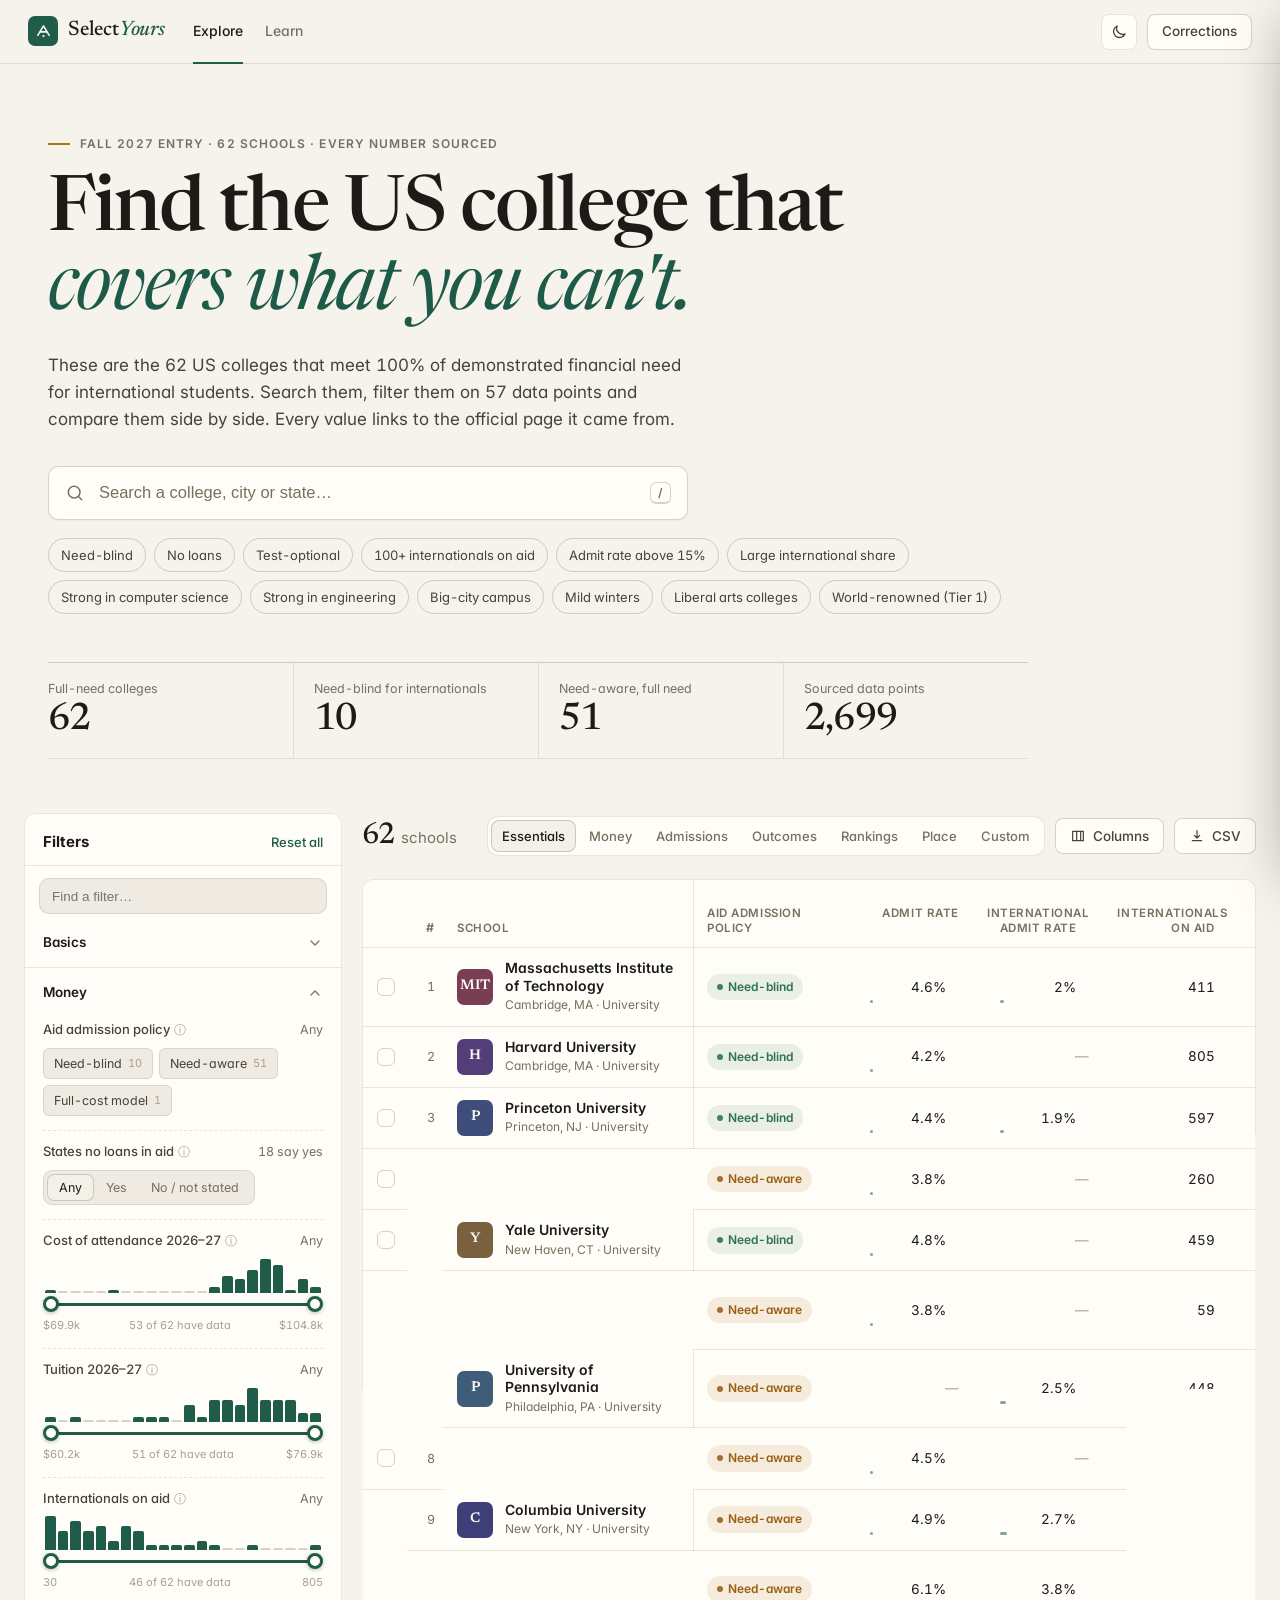
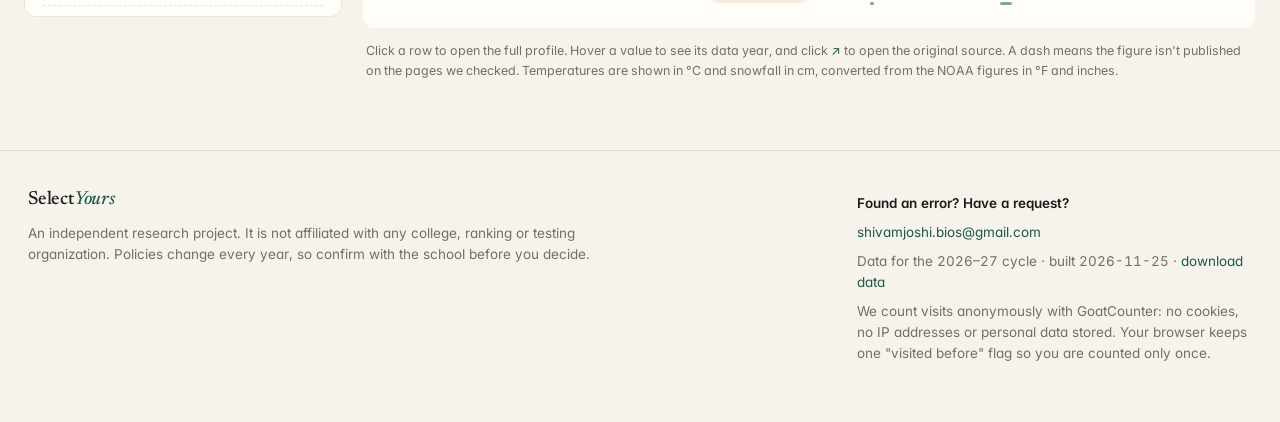
==== site/index.html @ 5c605f55 "SelectYours site, research data and build tools" ====
<!doctype html>
<html lang="en" data-theme="light">
<head>
<meta charset="utf-8">
<meta name="viewport" content="width=device-width, initial-scale=1">
<title>SelectYours: find a US college that meets your full financial need</title>
<meta name="description" content="Explore the 62 US colleges that meet 100% of demonstrated need for international students. Filter by aid, admit rates, tests, outcomes, rankings and climate. Every number is sourced.">
<link rel="icon" href="assets/favicon.svg" type="image/svg+xml">
<link rel="preconnect" href="https://fonts.googleapis.com"><link rel="preconnect" href="https://fonts.gstatic.com" crossorigin>
<link href="https://fonts.googleapis.com/css2?family=Inter:wght@400;500;600;700&family=Newsreader:ital,opsz,wght@0,6..72,400;0,6..72,500;0,6..72,600;1,6..72,400;1,6..72,500&display=swap" rel="stylesheet">
<link rel="stylesheet" href="assets/app.css">
<script>try{var t=localStorage.getItem('sy-theme');if(t)document.documentElement.dataset.theme=t}catch(e){}</script>
</head>
<body class="page-explore">

<header class="topbar">
  <a class="logo" href="index.html" aria-label="SelectYours home"><span class="logo-mark"><svg viewBox="0 0 24 24" aria-hidden="true"><path d="M4 17.5 12 4l8 13.5" /><path d="M7.5 12.5h9" /><circle cx="12" cy="18.5" r="1.6" /></svg></span><span class="logo-word">Select<b>Yours</b></span></a>
  <nav class="topnav" aria-label="Main">
    <a href="index.html" aria-current="page">Explore</a>
    <a href="learn.html">Learn</a>
  </nav>
  <div class="top-actions">
    <button class="icon-btn" id="theme-btn" type="button" aria-label="Switch light or dark theme" title="Switch theme"><svg viewBox="0 0 24 24"><path class="sun" d="M12 4V2m0 20v-2m8-8h2M2 12h2m13.66-5.66 1.41-1.41M4.93 19.07l1.41-1.41m0-11.32L4.93 4.93m14.14 14.14-1.41-1.41M12 7a5 5 0 1 0 0 10 5 5 0 0 0 0-10Z"/><path class="moon" d="M20 14.5A8 8 0 0 1 9.5 4a8 8 0 1 0 10.5 10.5Z"/></svg></button>
    <a class="pill-btn" href="mailto:shivamjoshi.bios@gmail.com?subject=SelectYours%20correction%20or%20request">Corrections</a>
  </div>
</header>

<section class="hero">
  <p class="eyebrow"><span class="dot"></span> Fall 2027 entry · 62 schools · every number sourced</p>
  <h1>Find the US college that<br><em>covers what you can't.</em></h1>
  <p class="hero-sub">These are the 62 US colleges that meet 100% of demonstrated financial need for international students. Search them, filter them on 57 data points and compare them side by side. Every value links to the official page it came from.</p>
  <div class="searchbar">
    <svg viewBox="0 0 24 24" aria-hidden="true"><circle cx="11" cy="11" r="7"/><path d="m20 20-3.5-3.5"/></svg>
    <input id="q" type="search" autocomplete="off" placeholder="Search a college, city or state…" aria-label="Search colleges">
    <kbd>/</kbd>
  </div>
  <div class="presets" id="presets" aria-label="Quick filters"></div>
  <dl class="stats" id="stats">
    <div><dt>Full-need colleges</dt><dd data-count="62">62</dd></div>
    <div><dt>Need-blind for internationals</dt><dd data-count="10">10</dd></div>
    <div><dt>Need-aware, full need</dt><dd data-count="51">51</dd></div>
    <div><dt>Sourced data points</dt><dd id="stat-points">—</dd></div>
  </dl>
</section>

<main class="workspace" id="explore">
  <aside class="filters" id="filters" aria-label="Filters">
    <div class="filters-head">
      <h2>Filters <span class="badge" id="filter-count" hidden>0</span></h2>
      <button type="button" class="link-btn" id="reset-filters">Reset all</button>
      <button type="button" class="icon-btn close-filters" id="close-filters" aria-label="Close filters"><svg viewBox="0 0 24 24"><path d="M6 6l12 12M18 6 6 18"/></svg></button>
    </div>
    <div class="filter-find"><input id="filter-find" type="search" placeholder="Find a filter…" aria-label="Find a filter"></div>
    <div id="filter-groups"></div>
    <div class="filters-foot"><button type="button" class="btn-primary" id="filters-done">Show <span id="count-f">62</span> schools</button></div>
  </aside>

  <section class="results" aria-label="Results">
    <div class="toolbar">
      <div class="tb-left">
        <button type="button" class="pill-btn show-filters" id="open-filters"><svg viewBox="0 0 24 24"><path d="M4 6h16M7 12h10M10 18h4"/></svg> Filters <span class="badge" id="filter-count-m" hidden>0</span></button>
        <p class="count"><strong id="count">62</strong> <span id="count-label">schools</span></p>
        <p class="hidden-note" id="missing-note" hidden></p>
      </div>
      <div class="tb-right">
        <div class="sort-m"><label for="sort-m-k">Sort</label><select id="sort-m-k" class="fsel"></select><button type="button" class="icon-btn" id="sort-m-d" aria-label="Switch sort direction">↓</button></div>
        <div class="views" role="tablist" aria-label="Column sets" id="views"></div>
        <div class="menu-wrap">
          <button type="button" class="pill-btn" id="cols-btn" aria-expanded="false"><svg viewBox="0 0 24 24"><path d="M4 5h16v14H4zM10 5v14M16 5v14"/></svg> Columns</button>
          <div class="menu cols-menu" id="cols-menu" hidden></div>
        </div>
        <button type="button" class="pill-btn" id="export-btn" title="Download the filtered table as CSV, with a source link for every value"><svg viewBox="0 0 24 24"><path d="M12 4v11m0 0-4-4m4 4 4-4M5 19h14"/></svg> CSV</button>
      </div>
    </div>
    <div class="chips" id="active-chips"></div>
    <div class="table-shell">
      <table class="grid" id="grid"><thead></thead><tbody></tbody></table>
      <div class="empty-state" id="empty" hidden>
        <p class="big">No college matches all of these filters.</p>
        <p>Try loosening a range, or <button type="button" class="link-btn" id="empty-reset">reset all filters</button>.</p>
      </div>
    </div>
    <p class="table-foot">Click a row to open the full profile. Hover a value to see its data year, and click <span class="src-demo">↗</span> to open the original source. A dash means the figure isn't published on the pages we checked. Temperatures are shown in °C and snowfall in cm, converted from the NOAA figures in °F and inches.</p>
  </section>
</main>

<div class="tray" id="tray" hidden>
  <div class="tray-items" id="tray-items"></div>
  <button type="button" class="btn-primary" id="tray-compare">Compare</button>
  <button type="button" class="link-btn" id="tray-clear">Clear</button>
</div>

<div class="scrim" id="scrim" hidden></div>
<aside class="drawer" id="drawer" aria-label="School profile" aria-hidden="true" tabindex="-1"></aside>
<div class="modal" id="compare-modal" role="dialog" aria-modal="true" aria-label="Compare schools" hidden></div>
<div class="pop" id="pop" role="tooltip" hidden></div>

<footer class="footer">
  <div>
    <a class="logo small" href="index.html"><span class="logo-word">Select<b>Yours</b></span></a>
    <p>An independent research project. It is not affiliated with any college, ranking or testing organization. Policies change every year, so confirm with the school before you decide.</p>
  </div>
  <div>
    <p class="foot-h">Found an error? Have a request?</p>
    <p><a href="mailto:shivamjoshi.bios@gmail.com">shivamjoshi.bios@gmail.com</a></p>
    <p class="muted">Data for the 2026–27 cycle · built 2026-11-25 · <a href="data/university-metrics.csv">download data</a></p>
    <p class="muted">We count visits anonymously with GoatCounter: no cookies, no IP addresses or personal data stored. Your browser keeps one "visited before" flag so you are counted only once.</p>
  </div>
</footer>

<script src="assets/data.js"></script>
<script src="assets/app.js"></script>
<script data-goatcounter="https://selectyours.goatcounter.com/count" async src="https://gc.zgo.at/count.js"></script>
<script src="assets/visit.js"></script>
</body>
</html>
---- site/assets/app.css ----
/* SelectYours — design system. Warm paper (light, default) and warm charcoal (dark).
   One accent (deep green), serif display type, hairline rules. No gradients or glows. */
:root, [data-theme="light"] {
  --bg: #f6f3ec;
  --bg-2: #efebe2;
  --panel: #fffdf8;
  --panel-solid: #fffdf8;
  --panel-2: #f4f0e7;
  --hover: rgba(31, 92, 74, 0.06);
  --line: rgba(48, 38, 18, 0.11);
  --line-2: rgba(48, 38, 18, 0.2);
  --text: #1c1b18;
  --text-2: #46433c;
  --muted: #76705f;
  --dim: #a7a090;
  --accent: #1f5c4a;
  --accent-2: #b0731c;
  --accent-ink: #1d5a47;
  --on-accent: #fbf8f1;
  --grad: var(--accent);
  --good: #2e7350; --good-bg: rgba(46, 115, 80, 0.1);
  --warn: #9a5f12; --warn-bg: rgba(176, 115, 28, 0.12);
  --hot: #a83d33;  --hot-bg: rgba(168, 61, 51, 0.09);
  --vio: #67488f;  --vio-bg: rgba(103, 72, 143, 0.09);
  --blue: #2b5b88; --blue-bg: rgba(43, 91, 136, 0.09);
  --shadow: 0 18px 40px -22px rgba(48, 38, 18, 0.35), 0 0 0 1px var(--line);
  --serif: Newsreader, "Iowan Old Style", Georgia, serif;
  color-scheme: light;
}
[data-theme="dark"] {
  --bg: #151412;
  --bg-2: #1b1a17;
  --panel: #1e1d1a;
  --panel-solid: #201f1b;
  --panel-2: #282622;
  --hover: rgba(127, 184, 156, 0.08);
  --line: rgba(255, 244, 220, 0.08);
  --line-2: rgba(255, 244, 220, 0.16);
  --text: #ece7dc;
  --text-2: #c4bdae;
  --muted: #918a7b;
  --dim: #645f55;
  --accent: #7fb89c;
  --accent-2: #d7a256;
  --accent-ink: #9fcdb4;
  --on-accent: #12201a;
  --grad: var(--accent);
  --good: #82c09c; --good-bg: rgba(130, 192, 156, 0.12);
  --warn: #dcae62; --warn-bg: rgba(220, 174, 98, 0.12);
  --hot: #e08b7f;  --hot-bg: rgba(224, 139, 127, 0.12);
  --vio: #b9a1dc;  --vio-bg: rgba(185, 161, 220, 0.12);
  --blue: #8db4dc; --blue-bg: rgba(141, 180, 220, 0.12);
  --shadow: 0 24px 50px -20px rgba(0, 0, 0, 0.6), 0 0 0 1px var(--line);
  color-scheme: dark;
}
* { box-sizing: border-box; }
html { -webkit-text-size-adjust: 100%; scroll-behavior: smooth; }
body {
  margin: 0; background: var(--bg); color: var(--text);
  font: 15px/1.55 Inter, ui-sans-serif, -apple-system, "Segoe UI", Roboto, sans-serif;
  font-feature-settings: "cv11", "tnum"; -webkit-font-smoothing: antialiased;
}
:focus-visible { outline: 2px solid var(--accent); outline-offset: 2px; }
a { color: var(--accent-ink); text-decoration: none; }
a:hover { text-decoration: underline; text-underline-offset: 3px; }
button { font: inherit; color: inherit; }
svg { width: 18px; height: 18px; fill: none; stroke: currentColor; stroke-width: 1.8; stroke-linecap: round; stroke-linejoin: round; flex: none; }
::selection { background: color-mix(in srgb, var(--accent) 22%, transparent); }
.muted { color: var(--muted); }
[hidden] { display: none !important; }

/* ambient background */
.fx { display: none; }
.fx-glow { position: absolute; border-radius: 50%; filter: blur(90px); }
.fx-glow.g1 { width: 760px; height: 560px; left: -160px; top: -260px; background: var(--glow-1); }
.fx-glow.g2 { width: 680px; height: 520px; right: -200px; top: -120px; background: var(--glow-2); }
.fx-grid { position: absolute; inset: 0; background-image: linear-gradient(var(--grid-line) 1px, transparent 1px), linear-gradient(90deg, var(--grid-line) 1px, transparent 1px); background-size: 56px 56px; mask-image: radial-gradient(ellipse 80% 55% at 50% 0%, #000 40%, transparent 100%); -webkit-mask-image: radial-gradient(ellipse 80% 55% at 50% 0%, #000 40%, transparent 100%); }
.hero, .workspace, .footer, .learn-hero, .path, .learn-wrap { position: relative; z-index: 1; }

/* top bar */
.topbar { position: sticky; top: 0; z-index: 40; display: flex; align-items: center; gap: 28px; height: 64px; padding: 0 28px; background: color-mix(in srgb, var(--bg) 94%, transparent); backdrop-filter: blur(8px); -webkit-backdrop-filter: blur(8px); border-bottom: 1px solid var(--line); }
.logo { display: inline-flex; align-items: center; gap: 10px; color: var(--text); }
.logo:hover { text-decoration: none; }
.logo-mark { display: grid; place-items: center; width: 30px; height: 30px; border-radius: 7px; background: var(--accent); }
.logo-mark svg { width: 17px; height: 17px; stroke: var(--on-accent); stroke-width: 2.2; }
.logo-mark svg circle { fill: var(--on-accent); stroke: none; }
.logo-word { font-family: var(--serif); font-weight: 500; font-size: 21px; letter-spacing: -0.01em; }
.logo-word b { font-weight: 500; font-style: italic; color: var(--accent-ink); }
.logo.small .logo-word { font-size: 19px; }
.topnav { display: flex; gap: 22px; align-self: stretch; }
.topnav a { display: flex; align-items: center; color: var(--muted); font-weight: 500; font-size: 14px; border-bottom: 2px solid transparent; margin-bottom: -1px; }
.topnav a:hover { text-decoration: none; color: var(--text); }
.topnav a[aria-current="page"] { color: var(--text); border-bottom-color: var(--accent); }
.top-actions { margin-left: auto; display: flex; gap: 10px; align-items: center; }

/* buttons */
.icon-btn { display: inline-grid; place-items: center; width: 36px; height: 36px; border-radius: 8px; border: 1px solid var(--line); background: var(--panel); cursor: pointer; color: var(--text-2); }
.icon-btn:hover { color: var(--text); border-color: var(--line-2); }
[data-theme="dark"] #theme-btn .moon, [data-theme="light"] #theme-btn .sun { display: none; }
.pill-btn { display: inline-flex; align-items: center; gap: 7px; height: 36px; padding: 0 14px; border-radius: 8px; border: 1px solid var(--line-2); background: var(--panel); color: var(--text-2); font-size: 13.5px; font-weight: 500; cursor: pointer; white-space: nowrap; }
.pill-btn:hover { color: var(--text); border-color: var(--line-2); text-decoration: none; }
.pill-btn svg { width: 16px; height: 16px; }
.btn-primary { height: 38px; padding: 0 18px; border: 0; border-radius: 8px; background: var(--accent); color: var(--on-accent); font-weight: 600; cursor: pointer; }
.btn-primary:hover { filter: brightness(1.1); }
.btn-ghost { height: 34px; padding: 0 14px; border-radius: 9px; border: 1px solid var(--line-2); background: transparent; color: var(--text); cursor: pointer; font-size: 13.5px; display: inline-flex; align-items: center; gap: 6px; }
.btn-ghost:hover { background: var(--hover); text-decoration: none; }
.link-btn { border: 0; background: none; padding: 0; color: var(--accent-ink); cursor: pointer; font-size: 13px; font-weight: 500; }
.link-btn:hover { text-decoration: underline; }
.badge { display: inline-grid; place-items: center; min-width: 20px; height: 20px; padding: 0 6px; border-radius: 999px; background: var(--accent); color: var(--on-accent); font-size: 11.5px; font-weight: 700; }

/* hero */
.hero { max-width: 1680px; margin: 0 auto; padding: 64px 48px 36px; }
.eyebrow { display: inline-flex; align-items: center; gap: 10px; margin: 0 0 20px; color: var(--muted); font-size: 12px; font-weight: 600; letter-spacing: 0.09em; text-transform: uppercase; }
.eyebrow .dot { width: 22px; height: 2px; background: var(--accent-2); }
.hero h1 { margin: 0; font-family: var(--serif); font-size: clamp(40px, 6vw, 80px); line-height: 1.02; letter-spacing: -0.025em; font-weight: 500; }
.hero h1 em, .learn-hero h1 em, .serif-em { font-family: var(--serif); font-style: italic; font-weight: 400; color: var(--accent-ink); }
.hero-sub { max-width: 640px; margin: 22px 0 0; color: var(--text-2); font-size: 17px; line-height: 1.6; }
.searchbar { position: relative; max-width: 640px; margin: 32px 0 0; display: flex; align-items: center; gap: 12px; height: 54px; padding: 0 16px; border-radius: 10px; background: var(--panel-solid); border: 1px solid var(--line-2); box-shadow: 0 1px 2px rgba(48, 38, 18, 0.05); transition: border-color .2s, box-shadow .2s; }
.searchbar:focus-within { border-color: var(--accent); box-shadow: 0 0 0 3px color-mix(in srgb, var(--accent) 16%, transparent); }
.searchbar svg { color: var(--muted); width: 20px; height: 20px; }
.searchbar input { flex: 1; height: 100%; border: 0; outline: 0; background: transparent; color: var(--text); font-size: 16.5px; }
.searchbar input::placeholder { color: var(--muted); }
kbd { font: 600 12px Inter, sans-serif; color: var(--muted); border: 1px solid var(--line-2); border-bottom-width: 2px; border-radius: 6px; padding: 2px 7px; }
.presets { display: flex; flex-wrap: wrap; gap: 8px; max-width: 980px; margin: 18px 0 0; }
.preset { display: inline-flex; align-items: center; gap: 7px; padding: 6px 12px; border-radius: 999px; border: 1px solid var(--line-2); background: transparent; color: var(--text-2); font-size: 13px; cursor: pointer; transition: background .15s, border-color .15s, color .15s; }
.preset:hover { border-color: var(--text-2); color: var(--text); }
.preset.on { background: var(--accent); border-color: var(--accent); color: var(--on-accent); }
.preset i { display: none; }
.stats { display: grid; grid-template-columns: repeat(4, 1fr); max-width: 980px; margin: 48px 0 0; border-top: 1px solid var(--line-2); border-bottom: 1px solid var(--line); }
.stats div { padding: 16px 20px 16px 0; text-align: left; }
.stats div + div { padding-left: 20px; border-left: 1px solid var(--line); }
.stats dt { color: var(--muted); font-size: 12.5px; }
.stats dd { margin: 2px 0 0; font-family: var(--serif); font-size: 38px; line-height: 1.1; font-weight: 500; letter-spacing: -0.02em; }

/* workspace */
.workspace { display: grid; grid-template-columns: 318px minmax(0, 1fr); gap: 20px; max-width: 1680px; margin: 0 auto; padding: 18px 24px 40px; align-items: start; }
.filters { position: sticky; top: 80px; max-height: calc(100vh - 96px); overflow: auto; border: 1px solid var(--line); border-radius: 12px; background: var(--panel); scrollbar-width: thin; }
.filters-head { position: sticky; top: 0; z-index: 2; display: flex; align-items: center; gap: 10px; padding: 16px 18px 12px; background: var(--panel-solid); border-bottom: 1px solid var(--line); }
.filters-head h2 { margin: 0 auto 0 0; font-size: 15px; display: flex; align-items: center; gap: 8px; }
.close-filters { display: none; }
.filter-find { padding: 12px 14px 4px; }
.filter-find input, .fsel { width: 100%; height: 36px; padding: 0 12px; border-radius: 10px; border: 1px solid var(--line); background: var(--bg-2); color: var(--text); outline: 0; font-size: 13.5px; }
.filter-find input:focus, .fsel:focus { border-color: var(--accent); }
.fgroup { border-bottom: 1px solid var(--line); }
.fgroup:last-child { border-bottom: 0; }
.fgroup > summary { list-style: none; display: flex; align-items: center; gap: 10px; padding: 14px 18px; cursor: pointer; font-weight: 600; font-size: 13.5px; user-select: none; }
.fgroup > summary::-webkit-details-marker { display: none; }
.fgroup > summary .gi { display: none; }
.fgroup > summary .chev { margin-left: auto; width: 16px; height: 16px; color: var(--muted); transition: transform .2s; }
.fgroup[open] > summary .chev { transform: rotate(180deg); }
.fgroup > summary .badge { margin-left: 4px; }
.fbody { padding: 0 18px 10px; }
.f { padding: 10px 0 14px; border-top: 1px dashed var(--line); }
.f:first-child { border-top: 0; padding-top: 2px; }
.f-top { display: flex; align-items: baseline; justify-content: space-between; gap: 8px; margin-bottom: 8px; }
.f-label { font-size: 13px; color: var(--text-2); font-weight: 500; }
.f-label a { color: var(--dim); margin-left: 4px; font-size: 12px; }
.f-label a:hover { color: var(--accent-ink); text-decoration: none; }
.f-val { font-size: 12.5px; color: var(--muted); white-space: nowrap; }
.f.active .f-val { color: var(--accent-ink); font-weight: 600; }
.f-clear { border: 0; background: none; color: var(--muted); cursor: pointer; font-size: 12px; padding: 0 0 0 6px; }
.f-clear:hover { color: var(--hot); }
/* histogram + dual range */
.hist { display: flex; align-items: flex-end; gap: 2px; height: 34px; margin: 0 2px; }
.hist span { flex: 1; min-height: 2px; border-radius: 2px 2px 0 0; background: var(--line-2); transition: background .2s, opacity .2s; }
.hist span.in { background: var(--accent); }
.hist span.match { opacity: 1; }
.dual { position: relative; height: 22px; margin: 0 2px; }
.dual .track { position: absolute; left: 0; right: 0; top: 10px; height: 3px; border-radius: 3px; background: var(--line-2); }
.dual .fill { position: absolute; top: 10px; height: 3px; border-radius: 3px; background: var(--accent); }
.dual input[type="range"] { position: absolute; left: -2px; right: -2px; width: calc(100% + 4px); top: 0; height: 22px; margin: 0; background: none; pointer-events: none; -webkit-appearance: none; appearance: none; }
.dual input[type="range"]::-webkit-slider-thumb { -webkit-appearance: none; pointer-events: auto; width: 16px; height: 16px; border-radius: 50%; background: var(--panel-solid); border: 3px solid var(--accent); box-shadow: 0 1px 4px rgba(0,0,0,.25); cursor: grab; }
.dual input[type="range"]::-moz-range-thumb { pointer-events: auto; width: 12px; height: 12px; border-radius: 50%; background: var(--panel-solid); border: 3px solid var(--accent); cursor: grab; }
.dual input[type="range"]::-webkit-slider-runnable-track { background: none; }
.dual input[type="range"]::-moz-range-track { background: none; }
.range-ends { display: flex; justify-content: space-between; font-size: 11px; color: var(--dim); margin-top: 2px; }
/* chips */
.optset { display: flex; flex-wrap: wrap; gap: 6px; }
.opt { display: inline-flex; align-items: center; gap: 6px; padding: 5px 10px; border-radius: 6px; border: 1px solid var(--line); background: var(--bg-2); color: var(--text-2); font-size: 12.5px; cursor: pointer; transition: all .12s; }
.opt:hover { border-color: var(--line-2); color: var(--text); }
.opt.on { border-color: var(--accent); background: var(--hover); color: var(--text); }
.opt em { font-style: normal; color: var(--dim); font-size: 11px; }
.opt.zero { opacity: 0.45; }
.seg { display: inline-flex; padding: 3px; border-radius: 9px; background: var(--bg-2); border: 1px solid var(--line); }
.seg button { border: 0; background: none; padding: 4px 12px; border-radius: 7px; font-size: 12.5px; color: var(--muted); cursor: pointer; }
.seg button.on { background: var(--panel-2); color: var(--text); box-shadow: inset 0 0 0 1px var(--line-2); }
.f-note { font-size: 11.5px; color: var(--dim); margin: 6px 0 0; }
.f.hidden-by-find { display: none; }

/* results */
.results { min-width: 0; }
.toolbar { display: flex; align-items: center; justify-content: space-between; gap: 12px; flex-wrap: wrap; margin-bottom: 10px; }
.tb-left, .tb-right { display: flex; align-items: center; gap: 10px; flex-wrap: wrap; }
.show-filters { display: none; }
.count { margin: 0; font-size: 15px; color: var(--muted); }
.count strong { font-family: var(--serif); font-size: 30px; font-weight: 500; color: var(--text); letter-spacing: -0.02em; margin-right: 2px; }
.hidden-note { margin: 0; font-size: 12.5px; color: var(--muted); }
.views { display: flex; gap: 2px; padding: 3px; border-radius: 11px; border: 1px solid var(--line); background: var(--panel); }
.views button { border: 0; background: none; padding: 6px 11px; border-radius: 8px; color: var(--muted); font-size: 13px; font-weight: 500; cursor: pointer; white-space: nowrap; }
.views button:hover { color: var(--text); }
.views button[aria-selected="true"] { background: var(--panel-2); color: var(--text); box-shadow: inset 0 0 0 1px var(--line-2); }
.menu-wrap { position: relative; }
.menu { position: absolute; right: 0; top: calc(100% + 8px); z-index: 30; width: 560px; max-height: 70vh; overflow: auto; padding: 14px; border-radius: 10px; background: var(--panel-solid); border: 1px solid var(--line-2); box-shadow: var(--shadow); }
.cols-menu { display: grid; grid-template-columns: repeat(3, 1fr); gap: 4px 18px; }
.cols-menu h4 { grid-column: 1 / -1; margin: 10px 0 4px; font-size: 11px; text-transform: uppercase; letter-spacing: 0.08em; color: var(--dim); }
.cols-menu h4:first-child { margin-top: 0; }
.cols-menu label { display: flex; gap: 8px; align-items: center; font-size: 13px; color: var(--text-2); padding: 3px 0; cursor: pointer; }
.cols-menu input { accent-color: var(--accent); }
.chips { display: flex; flex-wrap: wrap; gap: 6px; margin-bottom: 10px; min-height: 0; }
.chip { display: inline-flex; align-items: center; gap: 6px; padding: 4px 6px 4px 11px; border-radius: 999px; background: var(--hover); border: 1px solid color-mix(in srgb, var(--accent) 35%, transparent); font-size: 12.5px; color: var(--text); }
.chip b { font-weight: 600; color: var(--accent-ink); }
.chip button { display: grid; place-items: center; width: 18px; height: 18px; border: 0; border-radius: 50%; background: var(--line); color: var(--text-2); cursor: pointer; font-size: 12px; line-height: 1; }
.chip button:hover { background: var(--hot); color: #fff; }

/* table */
.table-shell { position: relative; border: 1px solid var(--line); border-radius: 12px; background: var(--panel); overflow: auto; max-height: calc(100vh - 150px); scrollbar-width: thin; }
.grid { width: 100%; border-collapse: separate; border-spacing: 0; font-size: 13.5px; }
.grid th, .grid td { padding: 11px 14px; text-align: left; white-space: nowrap; border-bottom: 1px solid var(--line); }
.grid thead th { position: sticky; top: 0; z-index: 3; background: var(--panel-solid); color: var(--muted); font-size: 11.5px; font-weight: 600; text-transform: uppercase; letter-spacing: 0.05em; cursor: pointer; user-select: none; vertical-align: bottom; white-space: normal; min-width: 96px; line-height: 1.3; }
.grid thead th:hover { color: var(--text); }
.grid thead th .sort { display: inline-block; width: 10px; margin-left: 3px; color: var(--accent-ink); }
.grid thead th.num { text-align: right; }
.grid th.c-sel, .grid td.c-sel { width: 44px; min-width: 44px; padding-right: 0; position: sticky; left: 0; z-index: 2; background: var(--panel-solid); }
.grid thead th.c-sel { z-index: 5; cursor: default; }
.grid th.c-no, .grid td.c-no { width: 36px; min-width: 36px; max-width: 36px; padding-left: 0; padding-right: 8px; text-align: right; position: sticky; left: 44px; z-index: 2; background: var(--panel-solid); color: var(--muted); font-variant-numeric: tabular-nums; font-size: 12.5px; }
.grid thead th.c-no { z-index: 5; cursor: default; }
.grid th.c-name, .grid td.c-name { position: sticky; left: 80px; z-index: 2; min-width: 250px; max-width: 290px; white-space: normal; background: var(--panel-solid); box-shadow: 1px 0 0 var(--line); }
.grid thead th.c-name { z-index: 5; }
.grid tbody tr { cursor: pointer; transition: background .12s; }
.grid tbody tr:hover td { background: color-mix(in srgb, var(--panel-2) 70%, transparent); }
.grid tbody tr:hover td.c-name, .grid tbody tr:hover td.c-sel, .grid tbody tr:hover td.c-no { background: var(--panel-2); }
.grid tbody tr:last-child td { border-bottom: 0; }
.grid td.num { text-align: right; font-variant-numeric: tabular-nums; }
.grid td.selected-row, .grid tr.picked td { background: var(--hover); }
.nm { display: flex; align-items: center; gap: 12px; }
.mono { display: grid; place-items: center; width: 36px; height: 36px; border-radius: 7px; color: #fbf8f1; font-family: var(--serif); font-weight: 600; font-size: 14px; letter-spacing: 0; flex: none; }
.nm-t strong { display: block; font-weight: 600; font-size: 14px; line-height: 1.25; color: var(--text); }
.nm-t span { display: block; font-size: 12px; color: var(--muted); margin-top: 2px; }
.cb { appearance: none; -webkit-appearance: none; width: 18px; height: 18px; border-radius: 6px; border: 1.5px solid var(--line-2); background: transparent; cursor: pointer; display: grid; place-items: center; margin: 0; }
.cb:checked { background: var(--accent); border-color: transparent; }
.cb:checked::after { content: ""; width: 8px; height: 4px; border: solid var(--on-accent); border-width: 0 0 2px 2px; transform: rotate(-45deg) translate(1px, -1px); }
.cv { position: relative; }
.bar { position: relative; display: inline-flex; align-items: center; justify-content: flex-end; min-width: 76px; }
.bar i { position: absolute; left: 0; bottom: -5px; height: 3px; border-radius: 3px; background: var(--accent); opacity: .55; }
.sl { display: inline-block; margin-left: 4px; color: var(--dim); font-size: 11px; opacity: 0; transition: opacity .12s; text-decoration: none; vertical-align: 1px; }
tr:hover .sl { opacity: 1; }
.sl:hover { color: var(--accent-ink); text-decoration: none; }
.na { color: var(--dim); }
.tag { display: inline-flex; align-items: center; gap: 5px; padding: 3px 9px; border-radius: 999px; font-size: 12px; font-weight: 600; white-space: nowrap; background: var(--panel-2); color: var(--text-2); border: 1px solid var(--line); }
.tag::before { content: ""; width: 6px; height: 6px; border-radius: 50%; background: currentColor; opacity: .9; }
.tag.good { color: var(--good); background: var(--good-bg); border-color: transparent; }
.tag.warn { color: var(--warn); background: var(--warn-bg); border-color: transparent; }
.tag.hot { color: var(--hot); background: var(--hot-bg); border-color: transparent; }
.tag.vio { color: var(--vio); background: var(--vio-bg); border-color: transparent; }
.tag.blue { color: var(--blue); background: var(--blue-bg); border-color: transparent; }
.tag.plain::before { display: none; }
.mini { display: inline-block; padding: 2px 6px; border-radius: 5px; font-size: 11px; font-weight: 600; background: var(--panel-2); border: 1px solid var(--line); color: var(--text-2); margin-right: 3px; }
.idx { display: inline-flex; align-items: center; gap: 8px; }
.idx b { font-weight: 700; min-width: 34px; text-align: right; }
.idx .meter { width: 54px; height: 6px; border-radius: 6px; background: var(--line); overflow: hidden; }
.idx .meter i { display: block; height: 100%; border-radius: 6px; background: var(--accent); }
.yes { color: var(--good); font-weight: 600; }
.table-foot { font-size: 12.5px; color: var(--muted); margin: 12px 4px 0; max-width: 980px; }
.src-demo { color: var(--accent-ink); }
.empty-state { padding: 60px 20px; text-align: center; color: var(--muted); }
.empty-state .big { font-size: 18px; color: var(--text); margin: 0 0 6px; }

/* tooltip / popover */
.pop { position: absolute; z-index: 90; max-width: 380px; padding: 12px 14px; border-radius: 12px; background: var(--panel-solid); border: 1px solid var(--line-2); box-shadow: var(--shadow); font-size: 12.5px; line-height: 1.5; color: var(--text-2); }
.pop .pl { display: block; font-size: 10.5px; text-transform: uppercase; letter-spacing: 0.08em; color: var(--dim); margin-bottom: 4px; }
.pop .pv { color: var(--text); font-weight: 600; font-size: 13.5px; }
.pop a { word-break: break-all; }
.pop p { margin: 6px 0 0; }

/* compare tray */
.tray { position: fixed; left: 50%; bottom: 22px; transform: translateX(-50%); z-index: 60; display: flex; align-items: center; gap: 12px; padding: 10px 10px 10px 14px; border-radius: 12px; background: var(--panel-solid); border: 1px solid var(--line-2); box-shadow: var(--shadow); animation: rise .3s cubic-bezier(.2,.8,.2,1); }
.tray-items { display: flex; gap: 6px; }
.tray-item { display: inline-flex; align-items: center; gap: 8px; padding: 4px 6px 4px 4px; border-radius: 10px; background: var(--panel-2); font-size: 13px; }
.tray-item .mono { width: 26px; height: 26px; border-radius: 6px; font-size: 11px; }
.tray-item button { border: 0; background: none; color: var(--muted); cursor: pointer; font-size: 15px; padding: 0 2px; }
@keyframes rise { from { opacity: 0; transform: translate(-50%, 20px); } to { opacity: 1; transform: translate(-50%, 0); } }

/* drawer */
.scrim { position: fixed; inset: 0; z-index: 70; background: rgba(12, 10, 6, 0.5); animation: fade .2s; }
[data-theme="light"] .scrim { background: rgba(40, 32, 16, 0.28); }
@keyframes fade { from { opacity: 0; } }
.drawer { position: fixed; top: 0; right: 0; bottom: 0; z-index: 80; width: min(860px, 100vw); background: var(--bg-2); border-left: 1px solid var(--line-2); box-shadow: -24px 0 60px -24px rgba(0,0,0,.45); transform: translateX(102%); transition: transform .35s cubic-bezier(.2,.8,.2,1); overflow-y: auto; overscroll-behavior: contain; outline: 0; }
.drawer.open { transform: none; }
.d-cover { position: relative; padding: 26px 32px 22px; border-bottom: 1px solid var(--line); overflow: hidden; }
.d-cover::before { content: ""; position: absolute; left: 0; right: 0; top: 0; height: 4px; background: var(--cover, var(--accent)); }
.d-cover::after { content: none; }
.d-cover > * { position: relative; z-index: 1; }
.d-top { display: flex; align-items: center; gap: 8px; margin-bottom: 18px; }
.d-top .sp { flex: 1; }
.d-head { display: flex; gap: 18px; align-items: center; }
.d-head .mono { width: 60px; height: 60px; border-radius: 10px; font-size: 24px; }
.d-head h2 { margin: 0; font-family: var(--serif); font-size: 34px; font-weight: 500; letter-spacing: -0.02em; line-height: 1.1; }
.d-sub { margin: 6px 0 0; color: var(--text-2); font-size: 14px; }
.d-lede { margin: 16px 0 0; color: var(--text-2); font-size: 14.5px; max-width: 700px; }
.d-tags { display: flex; flex-wrap: wrap; gap: 6px; margin-top: 14px; }
.d-tiles { display: grid; grid-template-columns: repeat(4, 1fr); gap: 10px; padding: 20px 32px 6px; }
.tile { position: relative; padding: 14px 14px 12px; border-radius: 10px; background: var(--panel); border: 1px solid var(--line); }
.tile .tl { font-size: 11.5px; color: var(--muted); }
.tile .tv { margin-top: 4px; font-family: var(--serif); font-size: 26px; line-height: 1.15; font-weight: 500; letter-spacing: -0.01em; }
.tile .ta { margin-top: 2px; font-size: 11px; color: var(--dim); line-height: 1.35; display: -webkit-box; -webkit-line-clamp: 2; -webkit-box-orient: vertical; overflow: hidden; }
.tile a.ts { position: absolute; top: 10px; right: 12px; font-size: 12px; color: var(--dim); }
.tile a.ts:hover { color: var(--accent-ink); text-decoration: none; }
.d-tabs { position: sticky; top: 0; z-index: 5; display: flex; gap: 2px; padding: 12px 32px 0; background: var(--bg-2); border-bottom: 1px solid var(--line); overflow-x: auto; scrollbar-width: none; }
.d-tabs button { border: 0; background: none; padding: 10px 12px 12px; color: var(--muted); font-size: 13.5px; font-weight: 500; cursor: pointer; border-bottom: 2px solid transparent; white-space: nowrap; }
.d-tabs button:hover { color: var(--text); }
.d-tabs button[aria-selected="true"] { color: var(--text); border-bottom-color: var(--accent); }
.d-body { padding: 8px 32px 60px; }
.loading { color: var(--muted); padding: 30px 0; }
.prose { font-size: 14.5px; line-height: 1.7; color: var(--text-2); }
.prose h3 { margin: 30px 0 10px; color: var(--text); font-family: var(--serif); font-size: 23px; font-weight: 500; letter-spacing: -0.01em; }
.prose h4 { margin: 22px 0 8px; color: var(--text); font-size: 15px; }
.prose strong { color: var(--text); font-weight: 600; }
.prose ul, .prose ol { padding-left: 20px; }
.prose li { margin: 5px 0; }
.prose li::marker { color: var(--dim); }
.prose hr { border: 0; border-top: 1px solid var(--line); margin: 24px 0; }
.prose .tw { overflow-x: auto; margin: 12px 0; border: 1px solid var(--line); border-radius: 8px; }
.prose table { width: 100%; border-collapse: collapse; font-size: 13.5px; }
.prose th, .prose td { padding: 9px 12px; text-align: left; vertical-align: top; border-bottom: 1px solid var(--line); }
.prose thead th { background: var(--panel-2); color: var(--muted); font-size: 11.5px; text-transform: uppercase; letter-spacing: 0.05em; }
.prose tbody tr:last-child > * { border-bottom: 0; }
.prose tbody th { color: var(--text); font-weight: 600; }
.prose table.kv tbody th { width: 32%; color: var(--muted); font-weight: 500; }
.prose a.url { word-break: break-all; }
.prose .xref { color: var(--text); }
.callout { margin: 14px 0; padding: 12px 16px; border-radius: 8px; background: var(--warn-bg); border: 1px solid color-mix(in srgb, var(--warn) 30%, transparent); font-size: 13.5px; color: var(--text-2); }
.callout p { margin: 4px 0; }
a.cite { display: inline-block; min-width: 18px; padding: 1px 5px; margin: 0 1px; border-radius: 6px; background: var(--hover); border: 1px solid color-mix(in srgb, var(--accent) 35%, transparent); color: var(--accent-ink); font-size: 10.5px; font-weight: 600; line-height: 1.5; text-align: center; vertical-align: 2px; text-decoration: none; }
a.cite:hover { background: var(--accent); color: var(--on-accent); }
li.src-item { font-size: 13px; }
li.src-item.flash { background: var(--hover); border-radius: 6px; }
.alldata { display: grid; grid-template-columns: 1fr 1fr; gap: 14px; }
.ad-group { border: 1px solid var(--line); border-radius: 10px; overflow: hidden; background: var(--panel); }
.ad-group h4 { margin: 0; padding: 10px 14px; font-size: 12px; text-transform: uppercase; letter-spacing: 0.07em; color: var(--muted); border-bottom: 1px solid var(--line); background: var(--panel-2); }
.ad-row { display: flex; justify-content: space-between; gap: 12px; padding: 8px 14px; border-bottom: 1px solid var(--line); font-size: 13px; }
.ad-row:last-child { border-bottom: 0; }
.ad-row span:first-child { color: var(--muted); }
.ad-row span:last-child { text-align: right; color: var(--text); }
.d-actions { display: flex; gap: 8px; flex-wrap: wrap; }

/* compare modal */
.modal { position: fixed; inset: 0; z-index: 85; display: grid; place-items: center; padding: 24px; background: rgba(12, 10, 6, .5); animation: fade .2s; }
.modal-card { width: min(1200px, 100%); max-height: calc(100vh - 48px); display: flex; flex-direction: column; border-radius: 12px; background: var(--bg-2); border: 1px solid var(--line-2); box-shadow: var(--shadow); overflow: hidden; }
.modal-head { display: flex; align-items: center; gap: 12px; padding: 18px 22px; border-bottom: 1px solid var(--line); }
.modal-head h2 { margin: 0 auto 0 0; font-family: var(--serif); font-size: 24px; font-weight: 500; letter-spacing: -0.01em; }
.modal-body { overflow: auto; }
.cmp { width: 100%; border-collapse: separate; border-spacing: 0; font-size: 13.5px; }
.cmp th, .cmp td { padding: 10px 16px; border-bottom: 1px solid var(--line); text-align: left; vertical-align: top; }
.cmp thead th { position: sticky; top: 0; z-index: 2; background: var(--panel-solid); }
.cmp thead .nm-t strong { font-size: 14px; }
.cmp tbody th { width: 230px; color: var(--muted); font-weight: 500; position: sticky; left: 0; background: var(--bg-2); }
.cmp tr.grp th { background: var(--panel-2); color: var(--text); font-size: 12px; text-transform: uppercase; letter-spacing: 0.07em; }
.cmp td.best { background: var(--good-bg); }
.cmp td.best .cv { color: var(--good); font-weight: 700; }
.cmp .sub { display: block; font-size: 11px; color: var(--dim); margin-top: 2px; white-space: normal; }
.cmp td { min-width: 190px; }
.cmp .sl { opacity: 1; }

/* footer */
.footer { display: grid; grid-template-columns: 2fr 1fr; gap: 40px; max-width: 1680px; margin: 30px auto 0; padding: 34px 28px 50px; border-top: 1px solid var(--line); color: var(--muted); font-size: 13.5px; }
.footer p { margin: 8px 0; max-width: 620px; }
.foot-h { color: var(--text); font-weight: 600; }

/* ---------------- Learn page ---------------- */
.learn-hero { max-width: 1240px; margin: 0 auto; padding: 64px 28px 20px; }
.learn-hero h1 { margin: 0; font-family: var(--serif); font-size: clamp(38px, 5.4vw, 68px); line-height: 1.04; font-weight: 500; letter-spacing: -0.025em; }
.learn-wrap { display: grid; grid-template-columns: 240px minmax(0, 1fr); gap: 40px; max-width: 1240px; margin: 0 auto; padding: 20px 28px 40px; align-items: start; }
.lnav { position: sticky; top: 84px; display: flex; flex-direction: column; gap: 2px; }
.lnav p { margin: 0 0 8px; font-size: 11px; text-transform: uppercase; letter-spacing: 0.1em; color: var(--dim); }
.lnav a { display: flex; align-items: center; gap: 10px; padding: 7px 12px; border-radius: 0; border-left: 2px solid var(--line); color: var(--text-2); font-size: 14px; }
.lnav a:hover { text-decoration: none; color: var(--text); border-left-color: var(--line-2); }
.lnav a.active { color: var(--text); border-left-color: var(--accent); font-weight: 600; }
.lnav a span { width: 20px; color: var(--dim); font-size: 12px; font-weight: 600; }
.path { display: grid; grid-template-columns: repeat(6, 1fr); gap: 0; max-width: 1184px; margin: 36px auto 10px; padding: 0; border-top: 1px solid var(--line-2); border-bottom: 1px solid var(--line); counter-reset: step; }
.step { position: relative; padding: 18px 18px 18px 0; text-align: left; }\n.step + .step { padding-left: 18px; border-left: 1px solid var(--line); }
.step::before { counter-increment: step; content: "0" counter(step); display: block; font-family: var(--serif); font-size: 28px; line-height: 1; color: var(--accent-ink); margin-bottom: 10px; }
.step h3 { margin: 0 0 4px; font-size: 14.5px; }
.step p { margin: 0; font-size: 12.5px; color: var(--muted); line-height: 1.5; }
.step a { font-size: 12.5px; font-weight: 600; }
.lsearch { max-width: 560px; margin: 26px 0 0; }
.lsec { margin-bottom: 54px; scroll-margin-top: 90px; }
.lsec-h { display: flex; align-items: flex-end; gap: 16px; margin-bottom: 18px; padding-bottom: 14px; border-bottom: 1px solid var(--line-2); }
.lsec-h .num { font-family: var(--serif); font-size: 52px; line-height: .9; color: var(--accent-ink); }
.lsec-h h2 { margin: 0; font-family: var(--serif); font-size: 32px; font-weight: 500; letter-spacing: -0.015em; }
.lsec-h p { margin: 4px 0 0; color: var(--muted); font-size: 14.5px; }
.cards { display: grid; grid-template-columns: 1fr 1fr; gap: 14px; }
.card { position: relative; padding: 20px 20px 16px; border-radius: 10px; background: var(--panel); border: 1px solid var(--line); scroll-margin-top: 90px; transition: border-color .2s, transform .2s; }
.card:hover { border-color: var(--line-2); }
.card:target, .card.flash { border-color: var(--accent); box-shadow: 0 0 0 3px color-mix(in srgb, var(--accent) 15%, transparent); }
.card.wide { grid-column: 1 / -1; }
.card h3 { margin: 0 0 4px; font-family: var(--serif); font-size: 21px; font-weight: 500; letter-spacing: -0.01em; display: flex; align-items: center; gap: 8px; flex-wrap: wrap; }
.card .aka { font-family: Inter, sans-serif; font-size: 11px; font-weight: 600; color: var(--muted); padding: 2px 7px; border-radius: 5px; border: 1px solid var(--line); background: var(--bg-2); letter-spacing: 0.02em; }
.card .tldr { margin: 0 0 12px; color: var(--text); font-size: 14.5px; }
.card dl { margin: 0; }
.card dt { font-size: 10.5px; text-transform: uppercase; letter-spacing: 0.09em; color: var(--accent-ink); font-weight: 700; margin-top: 12px; }
.card dd { margin: 4px 0 0; font-size: 13.8px; color: var(--text-2); line-height: 1.6; }
.card dd ul { margin: 4px 0; padding-left: 18px; }
.card .go { display: inline-flex; align-items: center; gap: 6px; margin-top: 14px; font-size: 13px; font-weight: 600; }
.card.hidden-by-search { display: none; }
.duo { display: grid; grid-template-columns: 1fr 1fr; gap: 10px; margin-top: 10px; }
.duo > div { padding: 12px 14px; border-radius: 8px; background: var(--bg-2); border: 1px solid var(--line); font-size: 13px; color: var(--text-2); }
.duo b { display: block; color: var(--text); margin-bottom: 4px; }
.scale { display: flex; margin-top: 12px; border-radius: 8px; overflow: hidden; border: 1px solid var(--line); font-size: 12px; text-align: center; }
.scale div { flex: 1; padding: 8px 4px; border-left: 1px solid var(--line); color: var(--text-2); }
.scale div:first-child { border-left: 0; }
.scale b { display: block; color: var(--text); font-size: 13px; }
.lsources li { font-size: 13px; color: var(--text-2); margin: 6px 0; }
.lsources a { word-break: break-all; }
details.method { border: 1px solid var(--line); border-radius: 10px; background: var(--panel); }
details.method > summary { padding: 18px 20px; cursor: pointer; font-weight: 600; list-style: none; display: flex; align-items: center; gap: 10px; }
details.method > summary::-webkit-details-marker { display: none; }
details.method .prose { padding: 0 22px 22px; }
.contact-card { padding: 28px; border-radius: 12px; background: var(--panel); border: 1px solid var(--line-2); border-top: 3px solid var(--accent); text-align: center; position: relative; overflow: hidden; }
.contact-card::before { content: none; }
.contact-card > * { position: relative; }
.contact-card h3 { margin: 0 0 6px; font-family: var(--serif); font-size: 28px; font-weight: 500; letter-spacing: -0.01em; }
.contact-card .mail { display: inline-block; margin-top: 12px; font-size: 18px; font-weight: 700; }
.no-results { text-align: center; color: var(--muted); padding: 30px; }

/* responsive. Everything below applies only at 1100px and narrower (or on touch screens);
   the desktop layout above 1100px is unchanged. */
.sort-m { display: none; }
.filters-foot { display: none; }
@media (max-width: 1100px) {
  .workspace { grid-template-columns: 1fr; z-index: auto; } /* lets the off-canvas filter panel sit above the scrim and top bar */
  .filters { position: fixed; top: 0; left: 0; bottom: 0; width: min(380px, 92vw); max-height: none; z-index: 75; border-radius: 0 12px 12px 0; transform: translateX(-104%); transition: transform .3s cubic-bezier(.2,.8,.2,1), visibility 0s .3s; visibility: hidden; background: var(--panel-solid); overscroll-behavior: contain; }
  .filters.open { transform: none; visibility: visible; transition: transform .3s cubic-bezier(.2,.8,.2,1); }
  /* a closed drawer sits off-screen; hide it so it can't widen the page or take focus */
  .drawer { visibility: hidden; transition: transform .35s cubic-bezier(.2,.8,.2,1), visibility 0s .35s; }
  .drawer.open { visibility: visible; transition: transform .35s cubic-bezier(.2,.8,.2,1); }
  .close-filters, .show-filters { display: inline-flex; }
  .filters-foot { display: block; position: sticky; bottom: 0; z-index: 2; padding: 12px 14px; background: var(--panel-solid); border-top: 1px solid var(--line); }
  .filters-foot .btn-primary { width: 100%; height: 44px; font-size: 15px; }
  .path { grid-template-columns: repeat(3, 1fr); margin-left: 28px; margin-right: 28px; }
  .step + .step { padding-left: 18px; border-left: 1px solid var(--line); }
  .step:nth-child(3n+1) { padding-left: 0; border-left: 0; }
  .hero { padding-left: 28px; padding-right: 28px; }
  .learn-wrap { grid-template-columns: 1fr; }
  .lnav { position: static; flex-direction: row; flex-wrap: wrap; }
  .lnav p { width: 100%; }
  .lnav a { border-left: 0; border-bottom: 2px solid var(--line); }
  .lnav a.active { border-bottom-color: var(--accent); }
}
@media (max-width: 760px) {
  body { overflow-x: clip; }
  .topbar { padding: 0 14px; gap: 14px; height: 56px; }
  .logo-word { font-size: 19px; }
  .logo-mark { width: 28px; height: 28px; }
  .topnav { gap: 16px; }
  .top-actions .pill-btn { display: none; }

  /* hero */
  .hero { padding: 32px 16px 20px; }
  .hero h1 br { display: none; }
  .hero-sub { font-size: 16px; margin-top: 16px; }
  .searchbar { margin-top: 24px; height: 50px; }
  .searchbar kbd { display: none; }
  .searchbar input { font-size: 16px; } /* 16px stops iOS zooming in on focus */
  .presets { flex-wrap: nowrap; overflow-x: auto; margin: 14px -16px 0; padding: 0 16px 4px; scrollbar-width: none; }
  .presets::-webkit-scrollbar { display: none; }
  .preset { flex: none; }
  .stats { grid-template-columns: 1fr 1fr; margin-top: 28px; }
  .stats div { padding: 12px 12px 12px 0; }
  .stats div + div { padding-left: 14px; }
  .stats div:nth-child(3) { padding-left: 0; border-left: 0; }
  .stats div:nth-child(n+3) { border-top: 1px solid var(--line); }
  .stats dd { font-size: 30px; }

  /* toolbar: count + filters, then sort, then the column views as a swipeable strip */
  .workspace { padding: 8px 12px 30px; }
  .toolbar { gap: 10px; }
  .tb-left { width: 100%; }
  .tb-right { width: 100%; gap: 8px; }
  .sort-m { display: flex; align-items: center; gap: 8px; flex: 1 1 100%; min-width: 0; }
  .sort-m label { font-size: 13px; color: var(--muted); }
  .sort-m .fsel { flex: 1; min-width: 0; height: 38px; font-size: 16px; background: var(--panel); }
  .sort-m .icon-btn { width: 38px; height: 38px; font-size: 16px; }
  .views { flex: 1 1 100%; min-width: 0; overflow-x: auto; scrollbar-width: none; }
  .views::-webkit-scrollbar { display: none; }
  .views button { flex: none; }
  .menu-wrap { position: static; }
  .menu { position: fixed; left: 10px; right: 10px; top: auto; bottom: 10px; width: auto; max-height: 70vh; z-index: 76; }
  .cols-menu { grid-template-columns: 1fr 1fr; }
  .cols-menu label { padding: 6px 0; }
  .hidden-note { width: 100%; }

  /* table becomes a list of cards */
  .table-shell { border: 0; border-radius: 0; background: none; overflow: visible; max-height: none; }
  .grid, .grid tbody { display: block; }
  .grid thead { display: none; }
  .grid tbody tr { position: relative; display: grid; grid-template-columns: repeat(2, minmax(0, 1fr)); gap: 12px 14px; margin: 0 0 10px; padding: 14px; border: 1px solid var(--line); border-radius: 12px; background: var(--panel); }
  .grid tbody tr.picked { border-color: var(--accent); box-shadow: 0 0 0 1px var(--accent); }
  .grid tbody tr:hover td, .grid tbody tr:hover td.c-name, .grid tbody tr:hover td.c-sel, .grid tbody tr:hover td.c-no,
  .grid td.selected-row, .grid tr.picked td { background: none; }
  .grid tbody tr:active { background: var(--panel-2); }
  .grid th, .grid td { padding: 0; border: 0; white-space: normal; }
  .grid td, .grid td.c-sel, .grid td.c-no, .grid td.c-name { position: static; min-width: 0; max-width: none; width: auto; background: none; box-shadow: none; text-align: left; }
  .grid td.num { text-align: left; }
  .grid td[data-l]::before { content: attr(data-l); display: block; margin-bottom: 3px; font-size: 11px; line-height: 1.3; color: var(--muted); text-transform: uppercase; letter-spacing: 0.04em; font-weight: 600; }
  .grid td.c-name { grid-column: 1 / -1; order: -1; padding: 0 64px 12px 0; border-bottom: 1px solid var(--line); }
  .grid td.c-no { position: absolute; top: 16px; right: 52px; left: auto; width: auto; padding: 0; color: var(--dim); font-size: 12px; }
  .grid td.c-no::before { content: "#"; }
  .grid td.c-sel { position: absolute; top: 6px; right: 6px; left: auto; width: 44px; height: 44px; padding: 0; display: grid; place-items: center; }
  .grid .cb { width: 22px; height: 22px; }
  .grid .nm { gap: 12px; }
  .grid .nm .mono { width: 36px; height: 36px; font-size: 14px; }
  .grid .nm-t strong { font-size: 15px; }
  .grid .nm-t span { display: block; }
  .bar { min-width: 0; justify-content: flex-start; }
  .bar i { max-width: 100%; }
  .sl { opacity: 1; padding: 2px 4px; }
  .tag, .mini { white-space: normal; }
  .table-foot { margin: 6px 2px 0; }
  .empty-state { border: 1px solid var(--line); border-radius: 12px; background: var(--panel); }

  /* compare tray */
  .tray { left: 10px; right: 10px; transform: none; bottom: 10px; animation: none; flex-wrap: wrap; gap: 8px; padding: 10px; }
  .tray-items { flex: 1 1 100%; overflow-x: auto; }
  .tray-item { flex: none; }
  .tray .btn-primary { flex: 1; }
  .tray .link-btn { padding: 0 8px; }
  body:has(.tray:not([hidden])) .workspace { padding-bottom: 130px; }

  /* profile drawer */
  .drawer { width: 100vw; border-left: 0; }
  .d-cover { padding: 16px 16px 18px; }
  .d-top { flex-wrap: wrap; margin-bottom: 14px; }
  .d-top .sp { display: none; }
  .d-top #d-close { order: -1; margin-left: auto; }
  .d-top .btn-ghost { flex: 1 1 auto; justify-content: center; }
  .d-head { gap: 14px; align-items: flex-start; }
  .d-head .mono { width: 46px; height: 46px; font-size: 18px; }
  .d-head h2 { font-size: 26px; }
  .d-sub { font-size: 13px; }
  .d-tiles { grid-template-columns: 1fr 1fr; gap: 8px; padding: 14px 16px 0; }
  .tile { padding: 12px 12px 10px; }
  .tile .tv { font-size: 21px; }
  .tile .tl { padding-right: 18px; }
  .d-tabs { padding: 6px 12px 0; }
  .d-tabs button { padding: 10px 10px 12px; }
  .d-body { padding: 4px 16px 48px; }
  .prose { font-size: 15px; overflow-wrap: anywhere; }
  .prose h3 { font-size: 21px; }
  .prose table.kv tbody th { width: 40%; }
  .prose th, .prose td { padding: 8px 10px; }
  .ad-row { flex-wrap: wrap; }
  .pop { max-width: calc(100vw - 24px); }

  /* compare modal: full screen */
  .modal { padding: 0; }
  .modal-card { width: 100%; height: 100%; max-height: none; border-radius: 0; border: 0; }
  .modal-head { padding: 12px 14px; }
  .modal-head h2 { font-size: 20px; }
  .modal-head .muted { display: none; }
  .cmp { font-size: 13px; }
  .cmp th, .cmp td { padding: 9px 10px; }
  .cmp tbody th { width: 116px; min-width: 116px; z-index: 1; }
  .cmp td { min-width: 136px; max-width: 200px; }
  .cmp .sub { overflow-wrap: anywhere; }
  .cmp thead th:first-child { position: sticky; left: 0; z-index: 3; }
  .cmp thead .nm { flex-direction: column; align-items: flex-start; gap: 6px; }
  .cmp thead .nm-t strong { font-size: 13px; }
  .cmp thead .nm-t span { display: none; }

  /* filters panel */
  .filters { width: 100vw; border-radius: 0; }
  .filters-head { padding: 12px 14px; }
  .filter-find input, .fsel { font-size: 16px; height: 40px; }

  /* footer + Learn */
  .footer { grid-template-columns: 1fr; gap: 10px; padding: 26px 16px 40px; }
  .learn-hero { padding: 36px 16px 12px; }
  .learn-wrap { padding: 12px 16px 30px; gap: 24px; }
  .lsec { margin-bottom: 40px; }
  .lsec-h { gap: 12px; }
  .lsec-h .num { font-size: 40px; }
  .lsec-h h2 { font-size: 26px; }
  .card { padding: 16px 16px 14px; }
  .alldata, .cards, .duo { grid-template-columns: 1fr; }
  .scale { flex-wrap: wrap; }
  .scale div { flex: 1 1 33%; }
  .path { grid-template-columns: 1fr 1fr; margin-left: 16px; margin-right: 16px; }
  .step, .step + .step, .step:nth-child(3n+1) { padding-left: 0; border-left: 0; padding-right: 12px; }
  .step:nth-child(2n) { padding-left: 14px; border-left: 1px solid var(--line); }
  .step:nth-child(n+3) { border-top: 1px solid var(--line); }
  details.method .prose { padding: 0 14px 16px; }
  .contact-card { padding: 22px 16px; }
  .contact-card .mail { font-size: 16px; overflow-wrap: anywhere; }
}
/* touch screens: larger targets (no effect with a mouse) */
@media (pointer: coarse) {
  .dual { height: 30px; }
  .dual .track, .dual .fill { top: 14px; }
  .dual input[type="range"] { height: 30px; }
  .dual input[type="range"]::-webkit-slider-thumb { width: 24px; height: 24px; }
  .dual input[type="range"]::-moz-range-thumb { width: 18px; height: 18px; }
  .opt { padding: 8px 12px; }
  .fgroup > summary { padding: 16px 18px; }
  .chip button { width: 26px; height: 26px; }
  .sl { opacity: 1; }
}
@media (prefers-reduced-motion: reduce) { * { transition: none !important; animation: none !important; } }
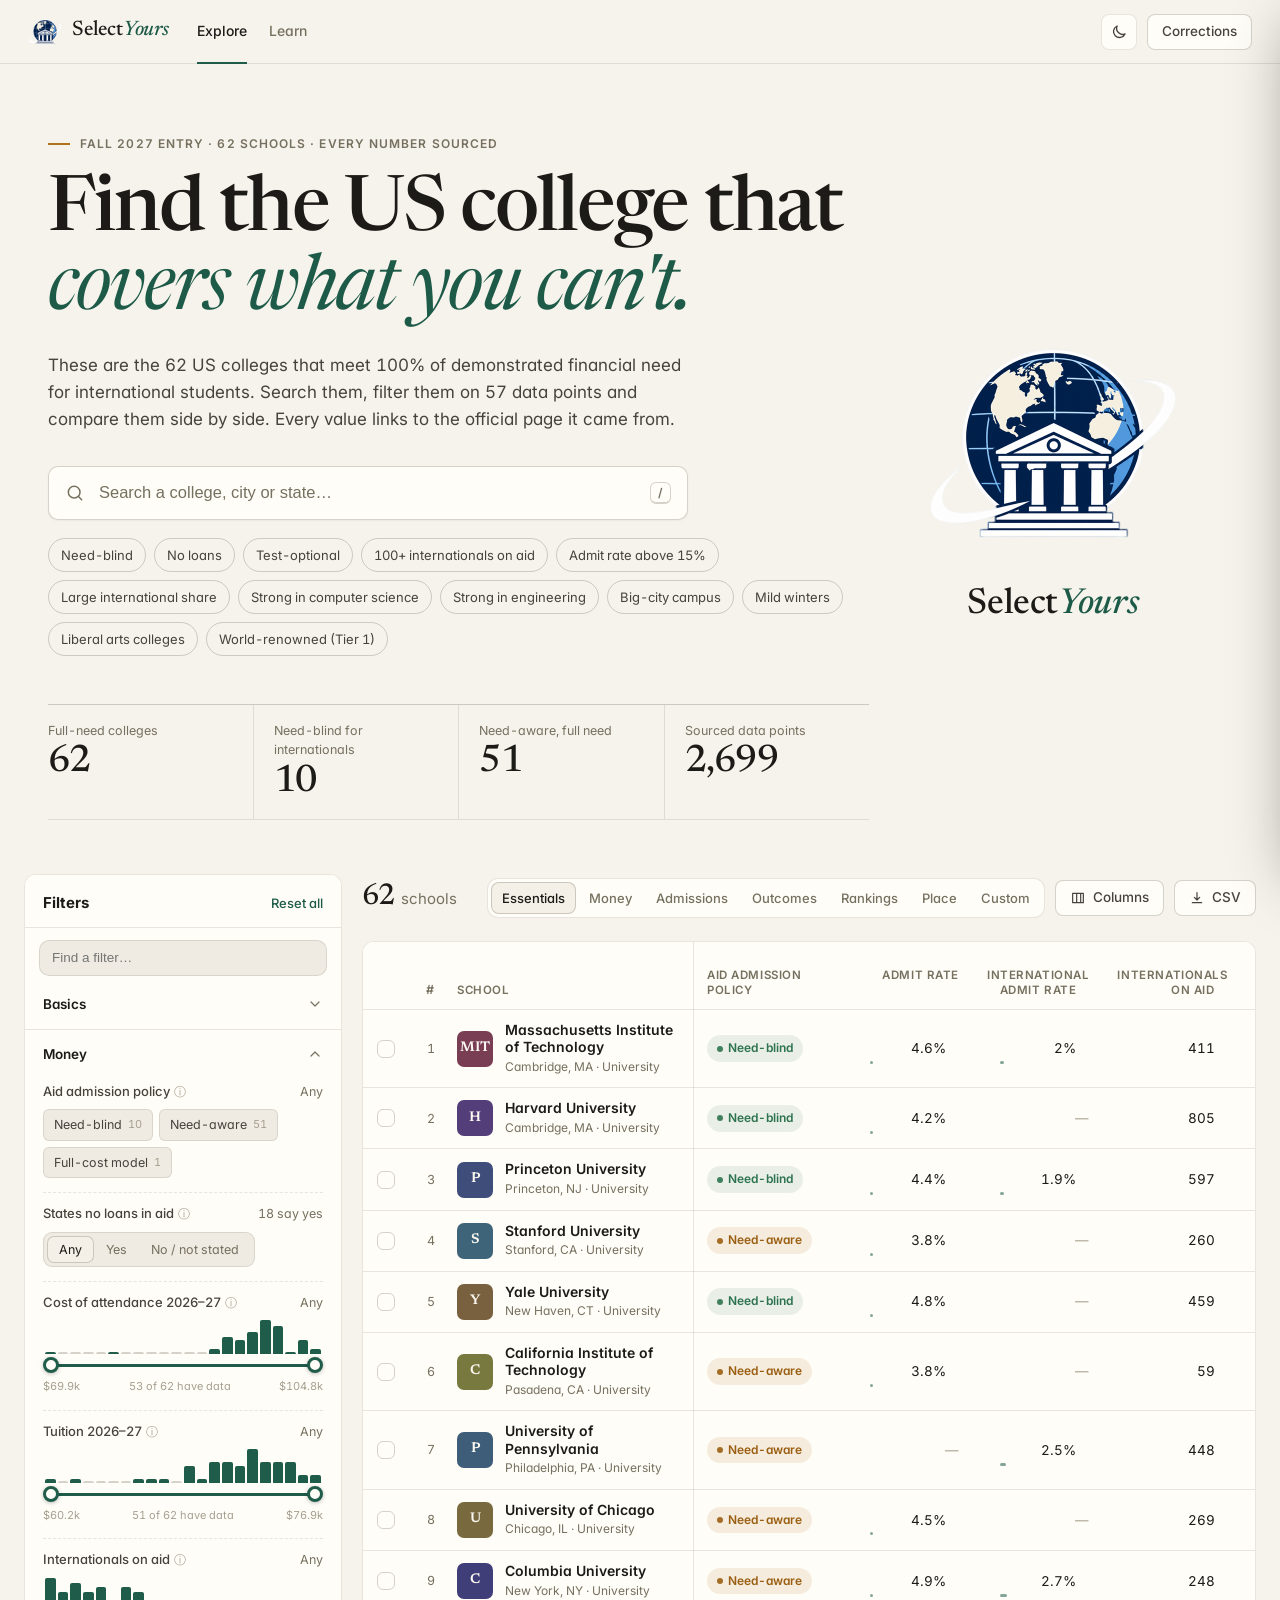
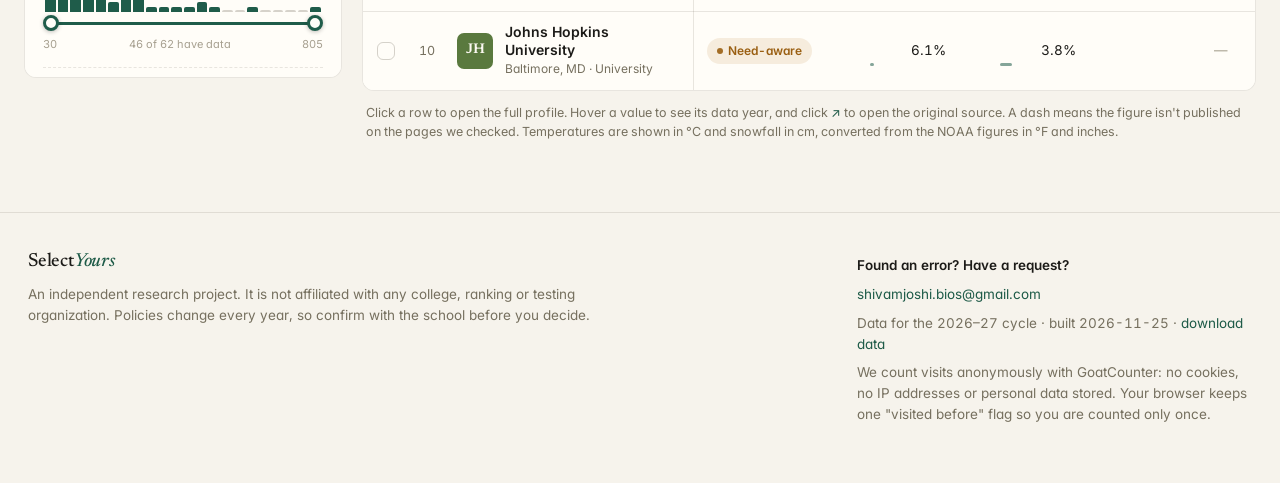
==== commit 978f2b29: "Add SelectYours logo to favicon, header and hero" ====
--- a/site/index.html
+++ b/site/index.html
@@ -5,7 +5,9 @@
 <meta name="viewport" content="width=device-width, initial-scale=1">
 <title>SelectYours: find a US college that meets your full financial need</title>
 <meta name="description" content="Explore the 62 US colleges that meet 100% of demonstrated need for international students. Filter by aid, admit rates, tests, outcomes, rankings and climate. Every number is sourced.">
-<link rel="icon" href="assets/favicon.svg" type="image/svg+xml">
+<link rel="icon" href="assets/favicon.ico" sizes="any">
+<link rel="icon" href="assets/favicon-32.png" type="image/png" sizes="32x32">
+<link rel="apple-touch-icon" href="assets/apple-touch-icon.png">
 <link rel="preconnect" href="https://fonts.googleapis.com"><link rel="preconnect" href="https://fonts.gstatic.com" crossorigin>
 <link href="https://fonts.googleapis.com/css2?family=Inter:wght@400;500;600;700&family=Newsreader:ital,opsz,wght@0,6..72,400;0,6..72,500;0,6..72,600;1,6..72,400;1,6..72,500&display=swap" rel="stylesheet">
 <link rel="stylesheet" href="assets/app.css">
@@ -14,7 +16,7 @@
 <body class="page-explore">
 
 <header class="topbar">
-  <a class="logo" href="index.html" aria-label="SelectYours home"><span class="logo-mark"><svg viewBox="0 0 24 24" aria-hidden="true"><path d="M4 17.5 12 4l8 13.5" /><path d="M7.5 12.5h9" /><circle cx="12" cy="18.5" r="1.6" /></svg></span><span class="logo-word">Select<b>Yours</b></span></a>
+  <a class="logo" href="index.html" aria-label="SelectYours home"><img class="logo-mark" src="assets/logo-96.png" width="34" height="34" alt=""><span class="logo-word">Select<b>Yours</b></span></a>
   <nav class="topnav" aria-label="Main">
     <a href="index.html" aria-current="page">Explore</a>
     <a href="learn.html">Learn</a>
@@ -26,6 +28,7 @@
 </header>
 
 <section class="hero">
+<div class="hero-main">
   <p class="eyebrow"><span class="dot"></span> Fall 2027 entry · 62 schools · every number sourced</p>
   <h1>Find the US college that<br><em>covers what you can't.</em></h1>
   <p class="hero-sub">These are the 62 US colleges that meet 100% of demonstrated financial need for international students. Search them, filter them on 57 data points and compare them side by side. Every value links to the official page it came from.</p>
@@ -41,6 +44,11 @@
     <div><dt>Need-aware, full need</dt><dd data-count="51">51</dd></div>
     <div><dt>Sourced data points</dt><dd id="stat-points">—</dd></div>
   </dl>
+</div>
+<figure class="hero-mark" aria-hidden="true">
+  <img src="assets/logo-512.png" width="256" height="256" alt="">
+  <figcaption class="logo-word">Select<b>Yours</b></figcaption>
+</figure>
 </section>
 
 <main class="workspace" id="explore">
--- a/site/assets/app.css
+++ b/site/assets/app.css
@@ -81,9 +81,7 @@
 .topbar { position: sticky; top: 0; z-index: 40; display: flex; align-items: center; gap: 28px; height: 64px; padding: 0 28px; background: color-mix(in srgb, var(--bg) 94%, transparent); backdrop-filter: blur(8px); -webkit-backdrop-filter: blur(8px); border-bottom: 1px solid var(--line); }
 .logo { display: inline-flex; align-items: center; gap: 10px; color: var(--text); }
 .logo:hover { text-decoration: none; }
-.logo-mark { display: grid; place-items: center; width: 30px; height: 30px; border-radius: 7px; background: var(--accent); }
-.logo-mark svg { width: 17px; height: 17px; stroke: var(--on-accent); stroke-width: 2.2; }
-.logo-mark svg circle { fill: var(--on-accent); stroke: none; }
+.logo-mark { display: block; width: 34px; height: 34px; object-fit: contain; }
 .logo-word { font-family: var(--serif); font-weight: 500; font-size: 21px; letter-spacing: -0.01em; }
 .logo-word b { font-weight: 500; font-style: italic; color: var(--accent-ink); }
 .logo.small .logo-word { font-size: 19px; }
@@ -109,7 +107,11 @@
 .badge { display: inline-grid; place-items: center; min-width: 20px; height: 20px; padding: 0 6px; border-radius: 999px; background: var(--accent); color: var(--on-accent); font-size: 11.5px; font-weight: 700; }
 
 /* hero */
-.hero { max-width: 1680px; margin: 0 auto; padding: 64px 48px 36px; }
+.hero { max-width: 1680px; margin: 0 auto; padding: 64px 48px 36px; display: grid; grid-template-columns: minmax(0, 1fr) auto; align-items: center; column-gap: 56px; }
+.hero-main { min-width: 0; }
+.hero-mark { margin: 0 4vw 0 0; display: flex; flex-direction: column; align-items: center; gap: 6px; }
+.hero-mark img { display: block; width: clamp(200px, 20vw, 300px); height: auto; }
+.hero-mark .logo-word { font-size: clamp(30px, 2.8vw, 42px); }
 .eyebrow { display: inline-flex; align-items: center; gap: 10px; margin: 0 0 20px; color: var(--muted); font-size: 12px; font-weight: 600; letter-spacing: 0.09em; text-transform: uppercase; }
 .eyebrow .dot { width: 22px; height: 2px; background: var(--accent-2); }
 .hero h1 { margin: 0; font-family: var(--serif); font-size: clamp(40px, 6vw, 80px); line-height: 1.02; letter-spacing: -0.025em; font-weight: 500; }
@@ -605,3 +607,9 @@
   .sl { opacity: 1; }
 }
 @media (prefers-reduced-motion: reduce) { * { transition: none !important; animation: none !important; } }
+
+/* Hero logo: only where there is room beside the hero text. */
+@media (max-width: 900px) {
+  .hero { display: block; }
+  .hero-mark { display: none; }
+}
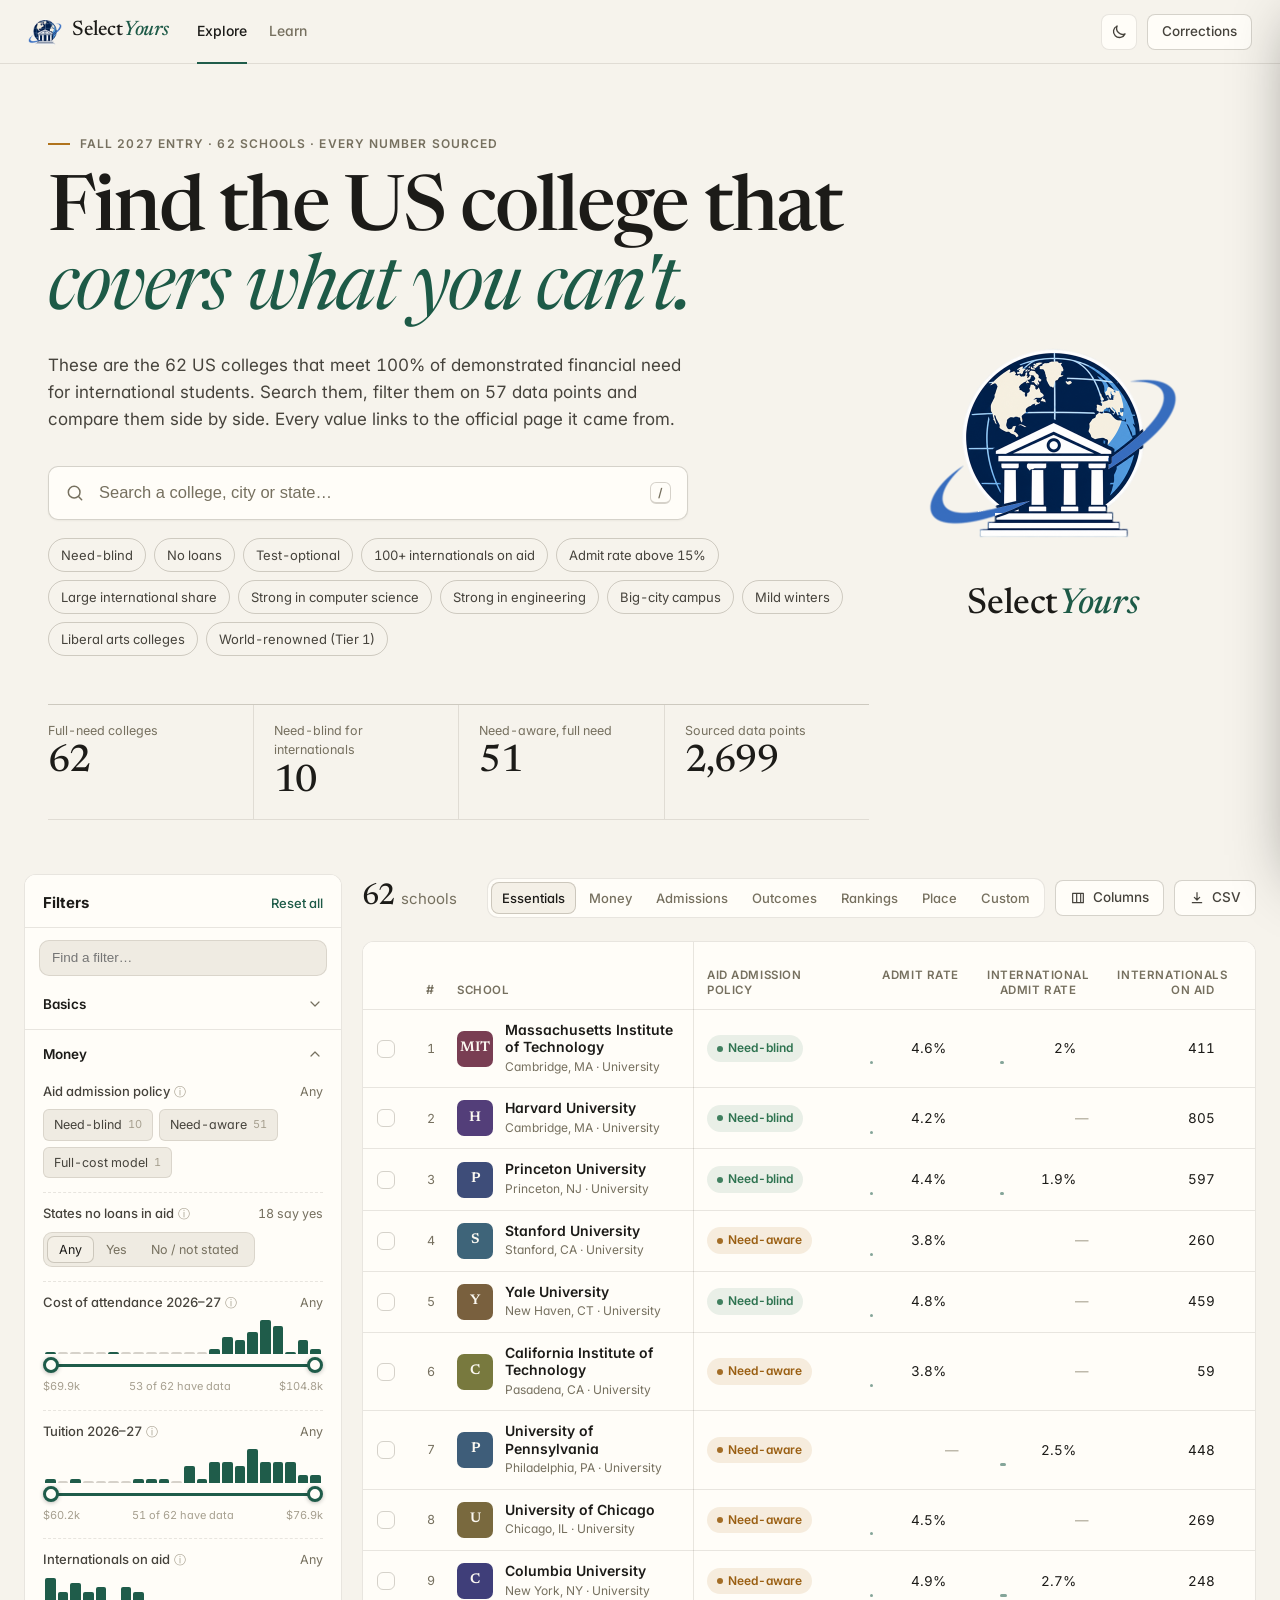
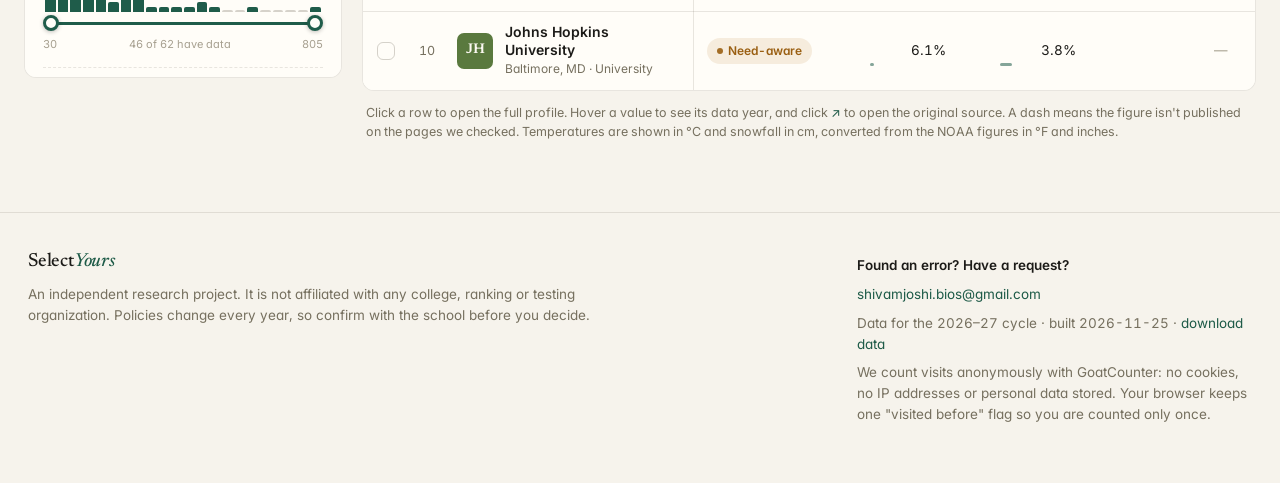
==== commit babe2766: "Slate Blue dark theme and visible logo ring in light mode Dark theme switches to the Slate Blue pale" ====
--- a/site/index.html
+++ b/site/index.html
@@ -16,7 +16,7 @@
 <body class="page-explore">
 
 <header class="topbar">
-  <a class="logo" href="index.html" aria-label="SelectYours home"><img class="logo-mark" src="assets/logo-96.png" width="34" height="34" alt=""><span class="logo-word">Select<b>Yours</b></span></a>
+  <a class="logo" href="index.html" aria-label="SelectYours home"><img class="logo-mark for-light" src="assets/logo-96-light.png" width="34" height="34" alt=""><img class="logo-mark for-dark" src="assets/logo-96.png" width="34" height="34" alt=""><span class="logo-word">Select<b>Yours</b></span></a>
   <nav class="topnav" aria-label="Main">
     <a href="index.html" aria-current="page">Explore</a>
     <a href="learn.html">Learn</a>
@@ -46,7 +46,8 @@
   </dl>
 </div>
 <figure class="hero-mark" aria-hidden="true">
-  <img src="assets/logo-512.png" width="256" height="256" alt="">
+  <img class="for-light" src="assets/logo-512-light.png" width="256" height="256" alt="">
+  <img class="for-dark" src="assets/logo-512.png" width="256" height="256" alt="">
   <figcaption class="logo-word">Select<b>Yours</b></figcaption>
 </figure>
 </section>
--- a/site/assets/app.css
+++ b/site/assets/app.css
@@ -28,28 +28,28 @@
   color-scheme: light;
 }
 [data-theme="dark"] {
-  --bg: #151412;
-  --bg-2: #1b1a17;
-  --panel: #1e1d1a;
-  --panel-solid: #201f1b;
-  --panel-2: #282622;
-  --hover: rgba(127, 184, 156, 0.08);
-  --line: rgba(255, 244, 220, 0.08);
-  --line-2: rgba(255, 244, 220, 0.16);
-  --text: #ece7dc;
-  --text-2: #c4bdae;
-  --muted: #918a7b;
-  --dim: #645f55;
-  --accent: #7fb89c;
-  --accent-2: #d7a256;
-  --accent-ink: #9fcdb4;
-  --on-accent: #12201a;
+  --bg: #0b1120;
+  --bg-2: #0f172a;
+  --panel: #162036;
+  --panel-solid: #162036;
+  --panel-2: #1e293f;
+  --hover: rgba(125, 160, 250, 0.08);
+  --line: rgba(203, 213, 240, 0.08);
+  --line-2: rgba(203, 213, 240, 0.16);
+  --text: #e5e9f2;
+  --text-2: #b4bdd0;
+  --muted: #8190aa;
+  --dim: #53607a;
+  --accent: #7aa2ff;
+  --accent-2: #fbbf5a;
+  --accent-ink: #9bb8ff;
+  --on-accent: #0a1530;
   --grad: var(--accent);
-  --good: #82c09c; --good-bg: rgba(130, 192, 156, 0.12);
-  --warn: #dcae62; --warn-bg: rgba(220, 174, 98, 0.12);
-  --hot: #e08b7f;  --hot-bg: rgba(224, 139, 127, 0.12);
-  --vio: #b9a1dc;  --vio-bg: rgba(185, 161, 220, 0.12);
-  --blue: #8db4dc; --blue-bg: rgba(141, 180, 220, 0.12);
+  --good: #6fd49a; --good-bg: rgba(111, 212, 154, 0.12);
+  --warn: #f5b955; --warn-bg: rgba(245, 185, 85, 0.14);
+  --hot: #fb9474;  --hot-bg: rgba(251, 148, 116, 0.12);
+  --vio: #b9a0fb;  --vio-bg: rgba(185, 160, 251, 0.12);
+  --blue: #8db8ff; --blue-bg: rgba(141, 184, 255, 0.12);
   --shadow: 0 24px 50px -20px rgba(0, 0, 0, 0.6), 0 0 0 1px var(--line);
   color-scheme: dark;
 }
@@ -82,6 +82,8 @@
 .logo { display: inline-flex; align-items: center; gap: 10px; color: var(--text); }
 .logo:hover { text-decoration: none; }
 .logo-mark { display: block; width: 34px; height: 34px; object-fit: contain; }
+/* The logo's orbit ring is white; light theme uses a copy with a blue ring (tools/make-logo-light.ps1). */
+[data-theme="light"] .for-dark, [data-theme="dark"] .for-light { display: none; }
 .logo-word { font-family: var(--serif); font-weight: 500; font-size: 21px; letter-spacing: -0.01em; }
 .logo-word b { font-weight: 500; font-style: italic; color: var(--accent-ink); }
 .logo.small .logo-word { font-size: 19px; }
